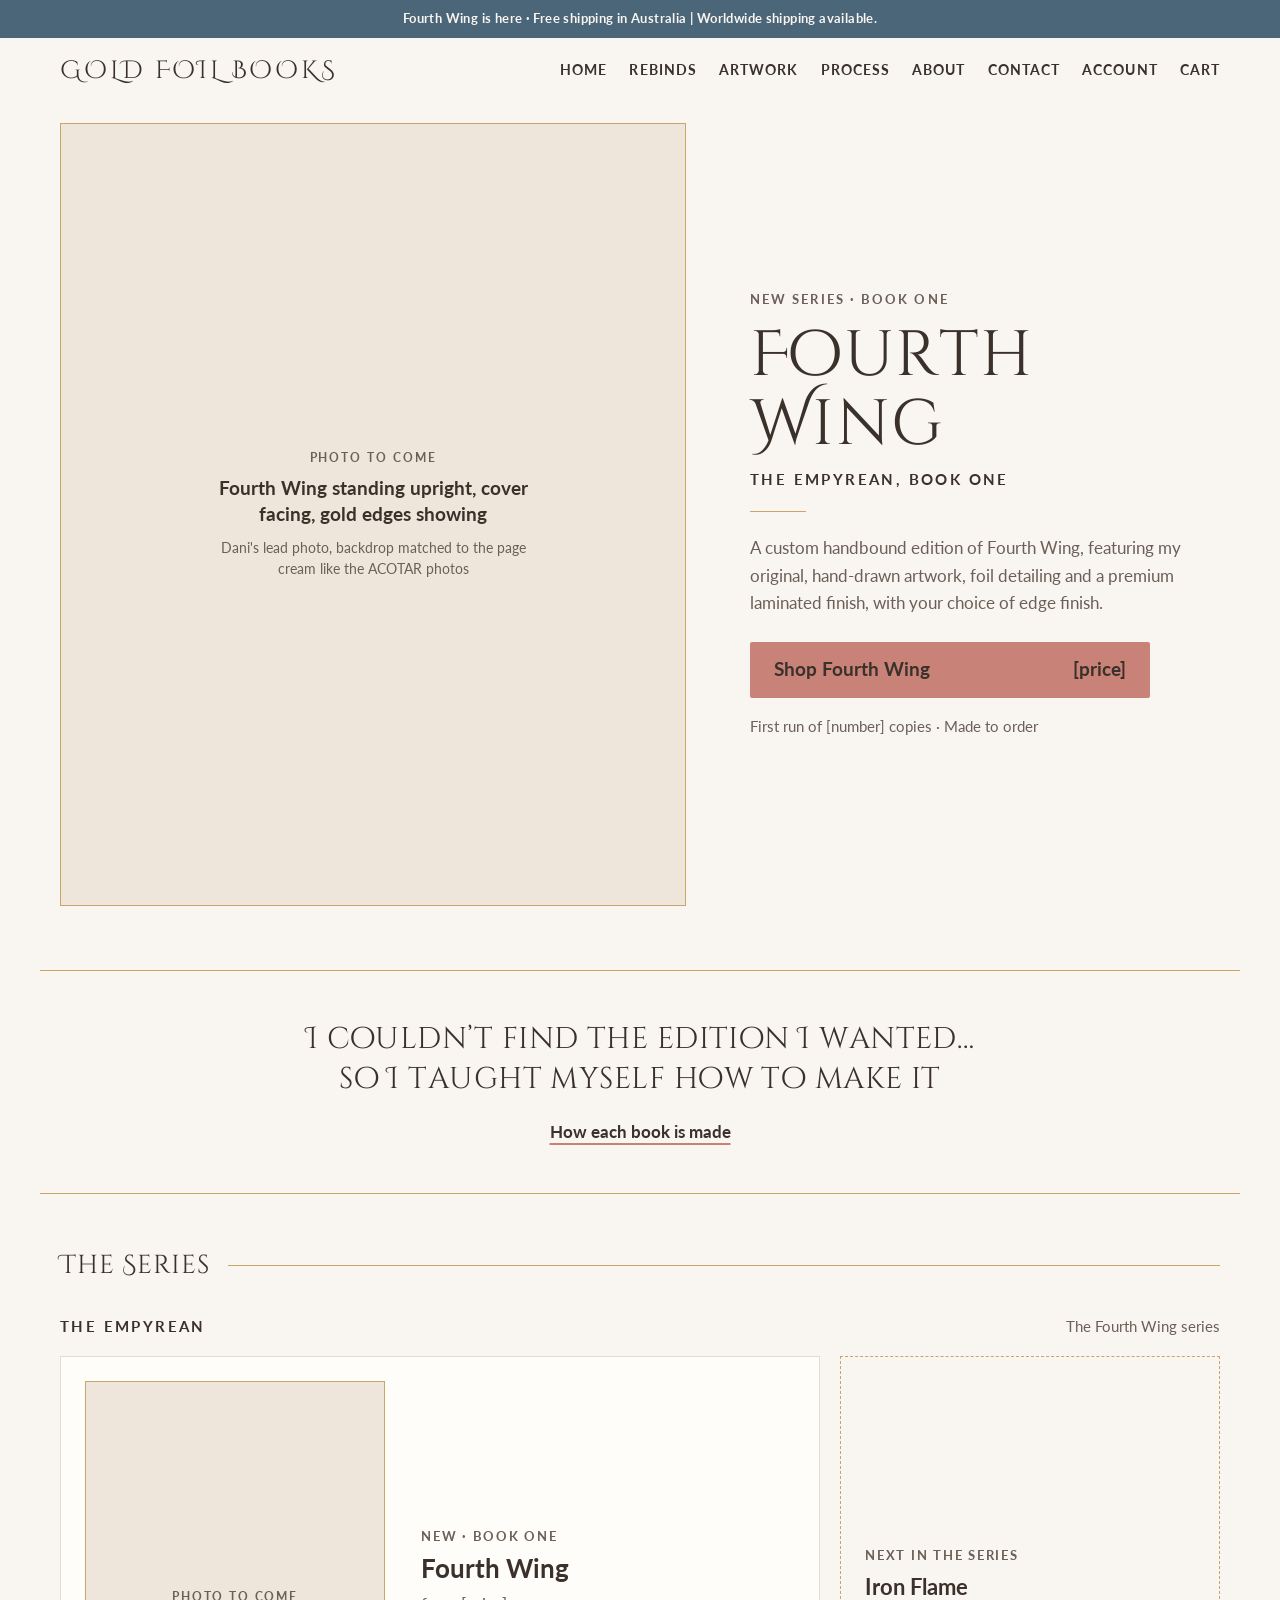
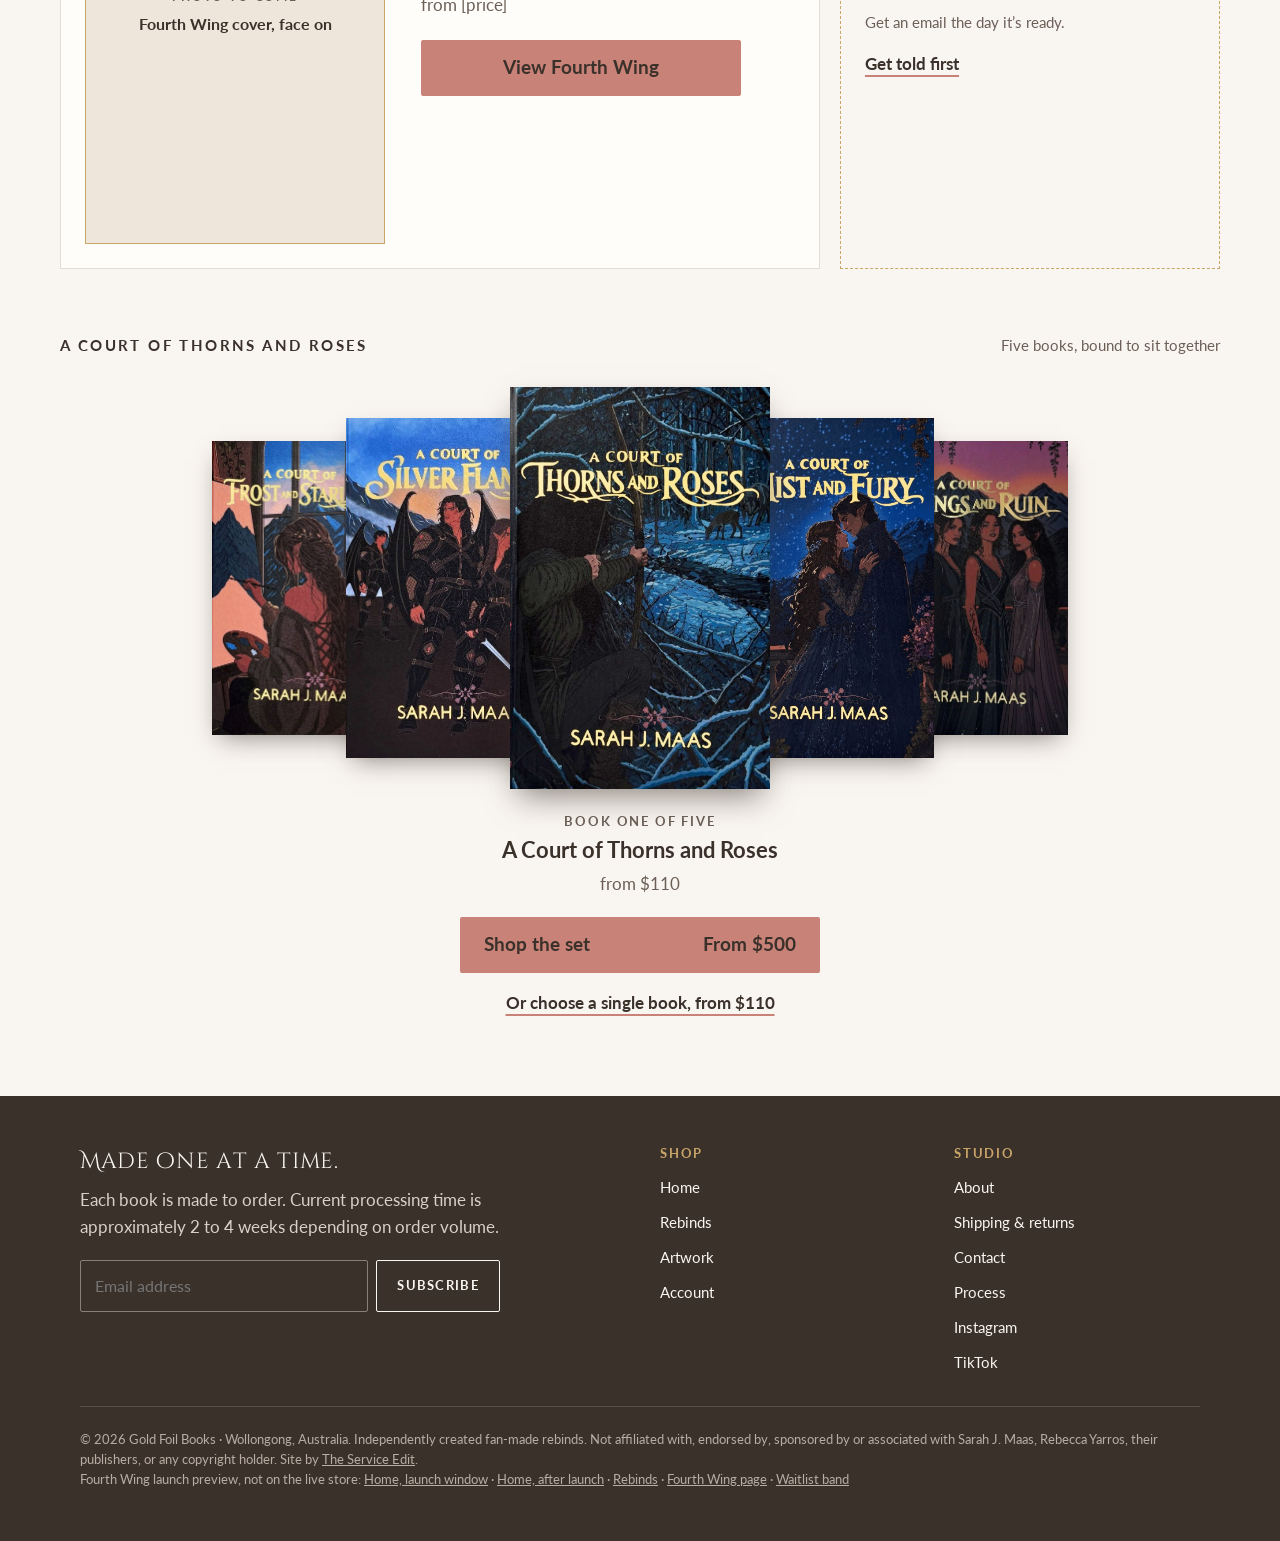
==== fourth-wing/index.html @ dd65efa1 "Fourth Wing launch preview pages Adds fourth-wing/: home in the launch window and after it, Rebinds " ====
<!DOCTYPE html>
<html lang="en-AU">
<head>
<meta charset="utf-8">
<meta name="viewport" content="width=device-width, initial-scale=1">
<meta name="robots" content="noindex, nofollow">
<title>Home, Fourth Wing launch window | Gold Foil Books v2 preview</title>
<link rel="preconnect" href="https://fonts.googleapis.com">
<link rel="preconnect" href="https://fonts.gstatic.com" crossorigin>
<link rel="stylesheet" href="https://fonts.googleapis.com/css2?family=Cinzel+Decorative:wght@400;700&amp;family=Lato:wght@300;400;700;900&amp;display=swap">
<style>
body{margin:0;background:#F9F5F0}
a:hover{color:#C98278}
:focus-visible{outline:3px solid #4B6679;outline-offset:3px}
details summary{list-style:none}
details summary::-webkit-details-marker{display:none}
details summary::after{content:"+";float:right;font-weight:400;font-size:20px;line-height:1}
details[open] summary::after{content:"\2212"}
</style>
</head>
<body>
<div style="container-type: inline-size; background: #F9F5F0; color: #3B312B; font: 400 17px/1.6 'Lato', Arial, sans-serif; min-height: 100%">

<p style="margin: 0; background: #4B6679; color: #F9F5F0; text-align: center; font: 700 13px/1.35 'Lato', Arial, sans-serif; letter-spacing: .03em; padding: 10px 12px">Fourth Wing is here &middot; Free shipping in Australia | Worldwide shipping available.</p>

<header style="max-width: 1200px; margin: 0 auto; padding: 16px 20px; display: flex; flex-wrap: wrap; align-items: center; justify-content: space-between; gap: 6px 24px; box-sizing: border-box">
<a href="index.html" style="font: 400 clamp(17px, 2.2cqi, 25px)/1 'Cinzel Decorative', Georgia, serif; letter-spacing: .11em; text-transform: uppercase; text-decoration: none; color: #3B312B; white-space: nowrap; font-kerning: none">Gold Foil Books</a>
<nav aria-label="Main" style="display: flex; gap: 22px; overflow-x: auto; white-space: nowrap; font: 700 13.5px/1 'Lato', Arial, sans-serif; letter-spacing: .08em; text-transform: uppercase; max-width: 100%">
<a href="index.html" style="color: #3B312B; text-decoration: none; padding: 10px 0">Home</a>
<a href="rebinds.html" style="color: #3B312B; text-decoration: none; padding: 10px 0">Rebinds</a>
<a href="https://www.goldfoilbooks.com.au/artwork" style="color: #3B312B; text-decoration: none; padding: 10px 0">Artwork</a>
<a href="https://www.goldfoilbooks.com.au/process" style="color: #3B312B; text-decoration: none; padding: 10px 0">Process</a>
<a href="https://www.goldfoilbooks.com.au/about" style="color: #3B312B; text-decoration: none; padding: 10px 0">About</a>
<a href="https://www.goldfoilbooks.com.au/contact" style="color: #3B312B; text-decoration: none; padding: 10px 0">Contact</a>
<a href="https://www.goldfoilbooks.com.au/account/login" style="color: #3B312B; text-decoration: none; padding: 10px 0">Account</a>
<a href="https://www.goldfoilbooks.com.au/cart" style="color: #3B312B; text-decoration: none; padding: 10px 0">Cart</a>
</nav>
</header>

<main>


<section aria-labelledby="fw-hero" style="max-width: 1200px; margin: 0 auto; padding: 20px 20px 64px; display: flex; flex-wrap: wrap; align-items: center; gap: 32px 64px; box-sizing: border-box">
<figure style="flex: 1 1 420px; margin: 0">
<div role="img" aria-label="Placeholder for Dani's Fourth Wing lead photograph" style="aspect-ratio: 4 / 5; background: #EFE6DB; border: 1px solid #C9A568; display: flex; flex-direction: column; align-items: center; justify-content: center; gap: 10px; text-align: center; padding: 32px; box-sizing: border-box">
<span style="font: 700 12px/1.3 'Lato', Arial, sans-serif; letter-spacing: .16em; text-transform: uppercase; color: #6B5F57">Photo to come</span>
<span style="font: 700 19px/1.35 'Lato', Arial, sans-serif; color: #3B312B; max-width: 18em">Fourth Wing standing upright, cover facing, gold edges showing</span>
<span style="font-size: 14px; line-height: 1.5; color: #6B5F57; max-width: 24em">Dani's lead photo, backdrop matched to the page cream like the ACOTAR photos</span>
</div>
</figure>
<div style="flex: 1 1 340px; max-width: 470px">
<p style="margin: 0; font: 700 13px/1.3 'Lato', Arial, sans-serif; letter-spacing: .16em; text-transform: uppercase; color: #6B5F57">New series &middot; Book one</p>
<h1 id="fw-hero" style="margin: 14px 0 0; font: 400 clamp(36px, 5.2cqi, 64px)/1.08 'Cinzel Decorative', Georgia, serif; letter-spacing: .02em; font-kerning: none">Fourth Wing</h1>
<p style="margin: 10px 0 0; font: 700 15px/1.3 'Lato', Arial, sans-serif; letter-spacing: .16em; text-transform: uppercase">The Empyrean, book one</p>
<div aria-hidden="true" style="width: 56px; height: 1px; background: #C9A568; margin: 22px 0"></div>
<p style="margin: 0; color: #6B5F57; max-width: 34em">A custom handbound edition of Fourth Wing, featuring my original, hand-drawn artwork, foil detailing and a premium laminated finish, with your choice of edge finish.</p>
<a href="fourth-wing.html" style="margin-top: 26px; display: flex; align-items: center; justify-content: space-between; gap: 14px; min-height: 56px; padding: 0 24px; background: #C98278; color: #3B312B; border-radius: 2px; font: 700 19px/1.2 'Lato', Arial, sans-serif; text-decoration: none; max-width: 400px; box-sizing: border-box"><span>Shop Fourth Wing</span><span>[price]</span></a>
<p style="margin: 16px 0 0; font-size: 15px; color: #6B5F57">First run of [number] copies &middot; Made to order</p>
</div>
</section>

<section aria-label="Our story" style="border-block: 1px solid #C9A568; max-width: 1200px; margin: 0 auto; padding: 48px 20px; text-align: center; box-sizing: border-box">
<p style="margin: 0 auto; max-width: 30em; font: 400 clamp(21px, 2.4cqi, 30px)/1.35 'Cinzel Decorative', Georgia, serif; letter-spacing: .015em; font-kerning: none; text-wrap: balance">I couldn&rsquo;t find the edition I wanted&hellip; so I taught myself how to make it</p>
<p style="margin: 18px 0 0"><a href="https://www.goldfoilbooks.com.au/process" style="color: #3B312B; font-weight: 700; text-decoration: underline; text-decoration-color: #C98278; text-decoration-thickness: 2px; text-underline-offset: 5px">How each book is made</a></p>
</section>




<section aria-labelledby="series" style="max-width: 1200px; margin: 0 auto; padding: 56px 20px 24px; box-sizing: border-box">
<div style="display: flex; align-items: center; gap: 18px; margin-bottom: 32px">
<h2 id="series" style="margin: 0; font: 400 clamp(21px, 2cqi, 27px)/1.25 'Cinzel Decorative', Georgia, serif; letter-spacing: .03em; font-kerning: none">The Series</h2>
<div aria-hidden="true" style="flex: 1; height: 1px; background: #C9A568"></div>
</div>

<div style="display: flex; flex-wrap: wrap; align-items: baseline; justify-content: space-between; gap: 4px 20px; margin-bottom: 18px">
<h3 style="margin: 0; font: 700 15px/1.3 'Lato', Arial, sans-serif; letter-spacing: .16em; text-transform: uppercase">The Empyrean</h3>
<p style="margin: 0; font-size: 15px; color: #6B5F57">The Fourth Wing series</p>
</div>
<div style="display: flex; flex-wrap: wrap; gap: 20px">
<div style="flex: 2 1 520px; display: flex; flex-wrap: wrap; align-items: center; gap: 24px 36px; background: #FFFDFA; border: 1px solid rgba(59,49,43,.16); padding: 24px; box-sizing: border-box">
<div role="img" aria-label="Placeholder for the Fourth Wing cover photograph" style="flex: 1 1 220px; max-width: 300px; aspect-ratio: .647; background: #EFE6DB; border: 1px solid #C9A568; display: flex; flex-direction: column; align-items: center; justify-content: center; gap: 8px; text-align: center; padding: 20px; box-sizing: border-box">
<span style="font: 700 11.5px/1.3 'Lato', Arial, sans-serif; letter-spacing: .16em; text-transform: uppercase; color: #6B5F57">Photo to come</span>
<span style="font: 700 16px/1.35 'Lato', Arial, sans-serif">Fourth Wing cover, face on</span>
</div>
<div style="flex: 1 1 240px">
<p style="margin: 0; font: 700 12.5px/1.3 'Lato', Arial, sans-serif; letter-spacing: .14em; text-transform: uppercase; color: #6B5F57">New &middot; Book one</p>
<h4 style="margin: 8px 0 0; font: 700 26px/1.2 'Lato', Arial, sans-serif">Fourth Wing</h4>
<p style="margin: 6px 0 0; color: #6B5F57">from [price]</p>
<a href="fourth-wing.html" style="margin-top: 22px; display: flex; align-items: center; justify-content: center; min-height: 56px; padding: 0 24px; background: #C98278; color: #3B312B; border-radius: 2px; font: 700 19px/1.2 'Lato', Arial, sans-serif; text-decoration: none; max-width: 320px; box-sizing: border-box">View Fourth Wing</a>
</div>
</div>
<div style="flex: 1 1 260px; display: flex; flex-direction: column; justify-content: center; gap: 10px; border: 1px dashed #C9A568; padding: 28px 24px; box-sizing: border-box; min-height: 220px">
<p style="margin: 0; font: 700 12.5px/1.3 'Lato', Arial, sans-serif; letter-spacing: .14em; text-transform: uppercase; color: #6B5F57">Next in the series</p>
<h4 style="margin: 0; font: 700 22px/1.2 'Lato', Arial, sans-serif">Iron Flame</h4>
<p style="margin: 0; font-size: 15px; color: #6B5F57">Get an email the day it&rsquo;s ready.</p>
<a href="fourth-wing.html#next" style="align-self: flex-start; margin-top: 6px; color: #3B312B; font-weight: 700; text-decoration: underline; text-decoration-color: #C98278; text-decoration-thickness: 2px; text-underline-offset: 5px">Get told first</a>
</div>
</div>

<div style="display: flex; flex-wrap: wrap; align-items: baseline; justify-content: space-between; gap: 4px 20px; margin: 64px 0 22px">
<h3 style="margin: 0; font: 700 15px/1.3 'Lato', Arial, sans-serif; letter-spacing: .16em; text-transform: uppercase">A Court of Thorns and Roses</h3>
<p style="margin: 0; font-size: 15px; color: #6B5F57">Five books, bound to sit together</p>
</div>
<ul aria-label="The ACOTAR books" style="list-style: none; margin: 0; padding: 8px 0 0; display: flex; justify-content: center; align-items: center">
<li style="width: min(190px, 24cqi); margin-right: calc(min(56px, 7cqi) * -1); position: relative; z-index: 1"><a href="https://www.goldfoilbooks.com.au/rebinds/p/a-court-of-frost-and-starlight-handbound" style="display: block; box-shadow: 0 10px 24px -8px rgba(59,49,43,.55)"><img src="../assets/img/acofas-face-c.jpg" alt="A Court of Frost and Starlight: the finished handbound cover." style="display: block; width: 100%; aspect-ratio: .647; object-fit: cover"></a></li>
<li style="width: min(220px, 28cqi); margin-right: calc(min(56px, 7cqi) * -1); position: relative; z-index: 2"><a href="https://www.goldfoilbooks.com.au/rebinds/p/a-court-of-silver-flames-handbound" style="display: block; box-shadow: 0 10px 24px -8px rgba(59,49,43,.55)"><img src="../assets/img/acosf-face-b.jpg" alt="A Court of Silver Flames: the finished handbound cover." style="display: block; width: 100%; aspect-ratio: .647; object-fit: cover"></a></li>
<li style="width: min(260px, 33cqi); position: relative; z-index: 3"><a href="https://www.goldfoilbooks.com.au/rebinds/p/a-court-of-thorns-and-roses-handbound" style="display: block; box-shadow: 0 14px 30px -8px rgba(59,49,43,.6)"><img src="../assets/img/acotar-face.jpg" alt="A Court of Thorns and Roses: the finished handbound cover." style="display: block; width: 100%; aspect-ratio: .647; object-fit: cover"></a></li>
<li style="width: min(220px, 28cqi); margin-left: calc(min(56px, 7cqi) * -1); position: relative; z-index: 2"><a href="https://www.goldfoilbooks.com.au/rebinds/p/a-court-of-mist-and-fury-handbound" style="display: block; box-shadow: 0 10px 24px -8px rgba(59,49,43,.55)"><img src="../assets/img/acomaf-face.jpg" alt="A Court of Mist and Fury: the finished handbound cover." style="display: block; width: 100%; aspect-ratio: .647; object-fit: cover"></a></li>
<li style="width: min(190px, 24cqi); margin-left: calc(min(56px, 7cqi) * -1); position: relative; z-index: 1"><a href="https://www.goldfoilbooks.com.au/rebinds/p/a-court-of-wings-and-ruin-hand-bound" style="display: block; box-shadow: 0 10px 24px -8px rgba(59,49,43,.55)"><img src="../assets/img/acowar-face-c.jpg" alt="A Court of Wings and Ruin: the finished handbound cover." style="display: block; width: 100%; aspect-ratio: .647; object-fit: cover"></a></li>
</ul>
<div style="text-align: center; padding-top: 24px; display: grid; justify-items: center; gap: 6px">
<p style="margin: 0; font: 700 13px/1.3 'Lato', Arial, sans-serif; letter-spacing: .14em; text-transform: uppercase; color: #6B5F57">Book one of five</p>
<p style="margin: 0; font: 700 22px/1.25 'Lato', Arial, sans-serif">A Court of Thorns and Roses</p>
<p style="margin: 0; color: #6B5F57">from $110</p>
<a href="https://www.goldfoilbooks.com.au/rebinds" style="margin-top: 14px; width: 100%; max-width: 360px; display: flex; align-items: center; justify-content: space-between; gap: 14px; min-height: 56px; padding: 0 24px; background: #C98278; color: #3B312B; border-radius: 2px; font: 700 19px/1.2 'Lato', Arial, sans-serif; text-decoration: none; box-sizing: border-box"><span>Shop the set</span><span>From $500</span></a>
<a href="rebinds.html#acotar" style="margin-top: 10px; color: #3B312B; font-weight: 700; text-decoration: underline; text-decoration-color: #C98278; text-decoration-thickness: 2px; text-underline-offset: 5px">Or choose a single book, from $110</a>
</div>
</section>

</main>

<footer style="background: #3B312B; color: #F9F5F0; padding: 52px 20px; margin-top: 56px">
<div style="max-width: 1120px; margin: 0 auto; display: flex; flex-wrap: wrap; gap: 32px 48px">
<div style="flex: 2 1 320px">
<h2 style="margin: 0; font: 400 22px/1.25 'Cinzel Decorative', Georgia, serif; letter-spacing: .03em; font-kerning: none">Made one at a time.</h2>
<p style="margin: 10px 0 0; color: #D9D0C7; max-width: 27em">Each book is made to order. Current processing time is approximately 2 to 4 weeks depending on order volume.</p>
<form style="display: flex; gap: 8px; margin-top: 20px; max-width: 420px">
<label for="f-email" style="position: absolute; width: 1px; height: 1px; overflow: hidden; clip-path: inset(50%)">Email address</label>
<input id="f-email" type="email" placeholder="Email address" style="flex: 1; min-width: 0; min-height: 50px; padding: 0 14px; background: transparent; border: 1px solid #8A7F76; border-radius: 2px; color: #F9F5F0; font: 400 16px 'Lato', Arial, sans-serif">
<button type="button" style="min-height: 50px; padding: 0 20px; background: transparent; color: #F9F5F0; border: 1px solid #F9F5F0; border-radius: 2px; font: 700 13px/1 'Lato', Arial, sans-serif; letter-spacing: .1em; text-transform: uppercase">Subscribe</button>
</form>
</div>
<div style="flex: 1 1 140px">
<h3 style="margin: 0 0 14px; font: 700 12.5px/1 'Lato', Arial, sans-serif; letter-spacing: .14em; text-transform: uppercase; color: #C9A568">Shop</h3>
<ul style="list-style: none; margin: 0; padding: 0; display: grid; gap: 11px; font-size: 15px">
<li><a href="index.html" style="color: #F9F5F0; text-decoration: none">Home</a></li>
<li><a href="rebinds.html" style="color: #F9F5F0; text-decoration: none">Rebinds</a></li>
<li><a href="https://www.goldfoilbooks.com.au/artwork" style="color: #F9F5F0; text-decoration: none">Artwork</a></li>
<li><a href="https://www.goldfoilbooks.com.au/account/login" style="color: #F9F5F0; text-decoration: none">Account</a></li>
</ul>
</div>
<div style="flex: 1 1 140px">
<h3 style="margin: 0 0 14px; font: 700 12.5px/1 'Lato', Arial, sans-serif; letter-spacing: .14em; text-transform: uppercase; color: #C9A568">Studio</h3>
<ul style="list-style: none; margin: 0; padding: 0; display: grid; gap: 11px; font-size: 15px">
<li><a href="https://www.goldfoilbooks.com.au/about" style="color: #F9F5F0; text-decoration: none">About</a></li>
<li><a href="https://www.goldfoilbooks.com.au/shipping" style="color: #F9F5F0; text-decoration: none">Shipping &amp; returns</a></li>
<li><a href="https://www.goldfoilbooks.com.au/contact" style="color: #F9F5F0; text-decoration: none">Contact</a></li>
<li><a href="https://www.goldfoilbooks.com.au/process" style="color: #F9F5F0; text-decoration: none">Process</a></li>
<li><a href="https://instagram.com/goldfoilbooks" style="color: #F9F5F0; text-decoration: none">Instagram</a></li>
<li><a href="https://www.tiktok.com/@goldfoilbooks" style="color: #F9F5F0; text-decoration: none">TikTok</a></li>
</ul>
</div>
<p style="flex: 1 1 100%; margin: 0; font-size: 13px; line-height: 1.55; color: #B8ADA3; border-top: 1px solid #5A4E46; padding-top: 22px">&copy; 2026 Gold Foil Books &middot; Wollongong, Australia. Independently created fan-made rebinds. Not affiliated with, endorsed by, sponsored by or associated with Sarah J. Maas, Rebecca Yarros, their publishers, or any copyright holder. Site by <a href="https://theserviceedit.com" style="color:#B8ADA3">The Service Edit</a>.<br>Fourth Wing launch preview, not on the live store: <a href="index.html" style="color:#B8ADA3">Home, launch window</a> &middot; <a href="home-after-launch.html" style="color:#B8ADA3">Home, after launch</a> &middot; <a href="rebinds.html" style="color:#B8ADA3">Rebinds</a> &middot; <a href="fourth-wing.html" style="color:#B8ADA3">Fourth Wing page</a> &middot; <a href="waitlist.html" style="color:#B8ADA3">Waitlist band</a></p>
</div>
</footer>

</div>
</body>
</html>
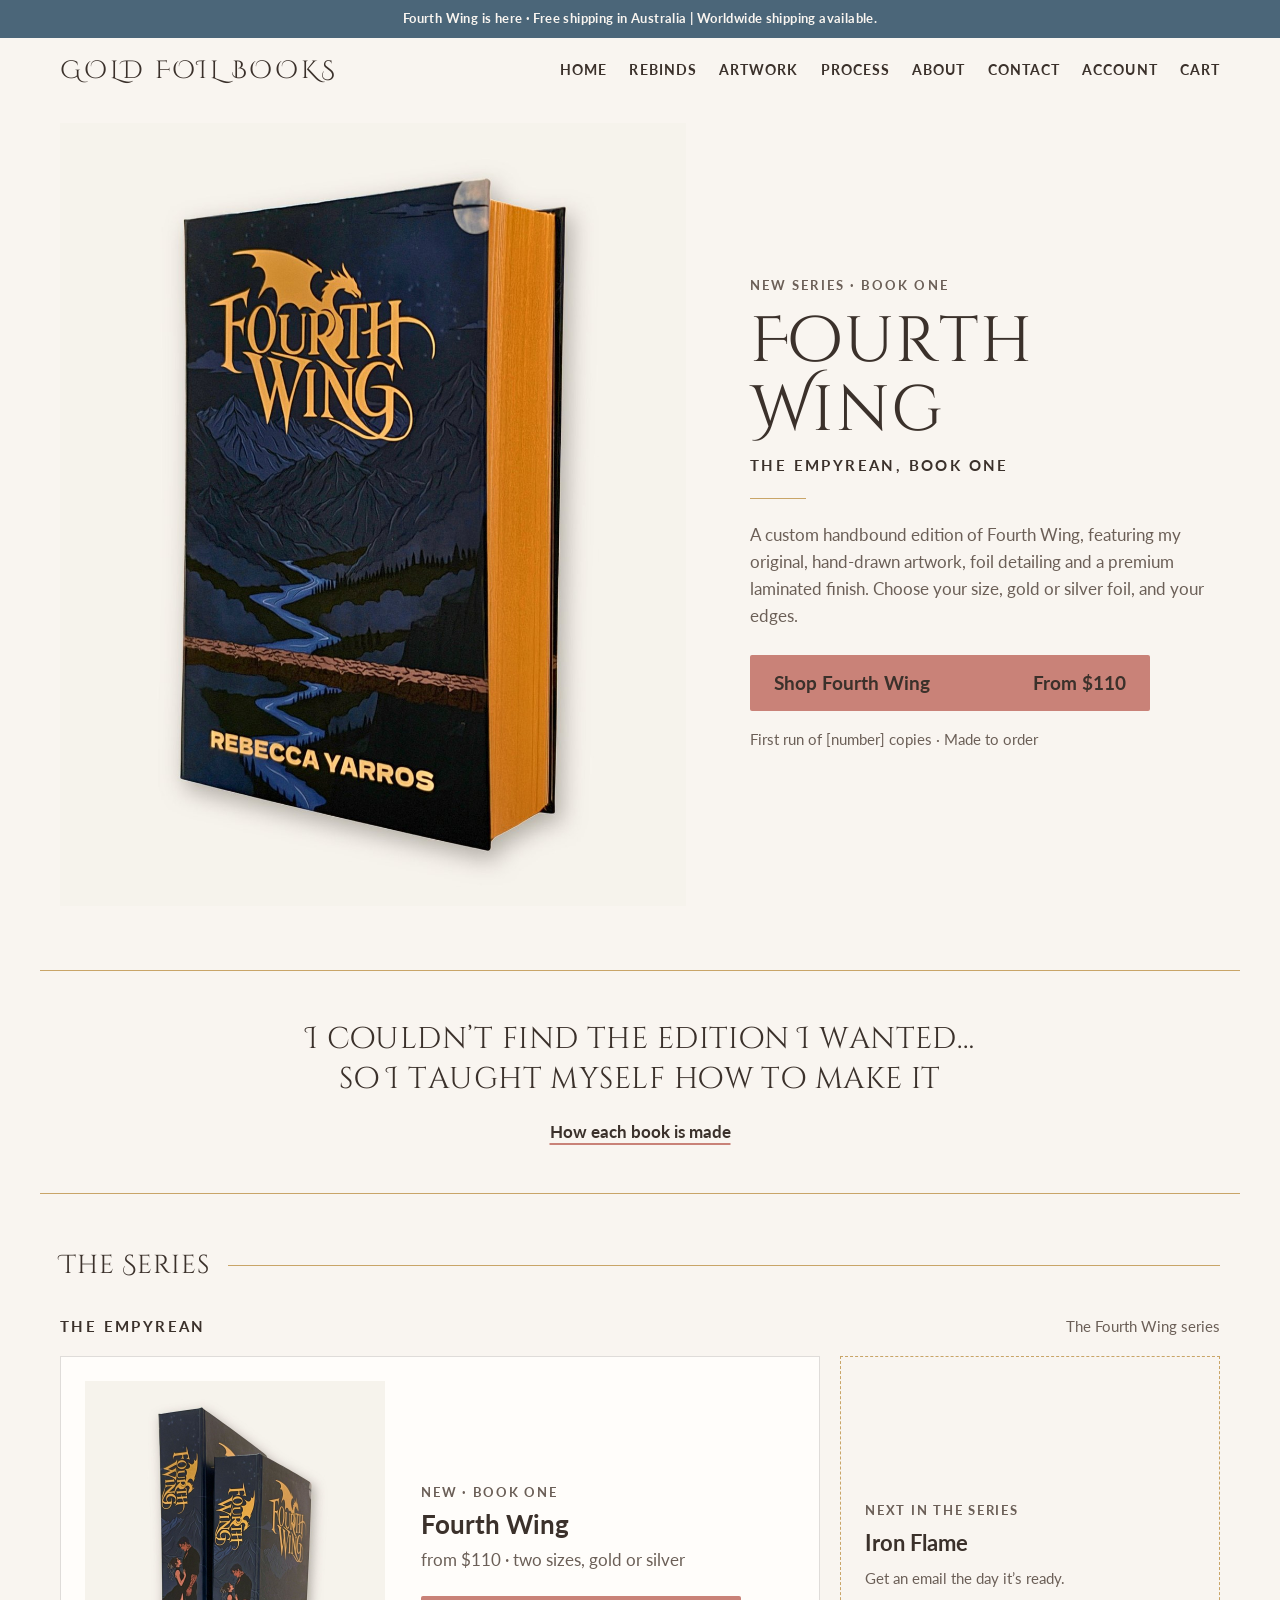
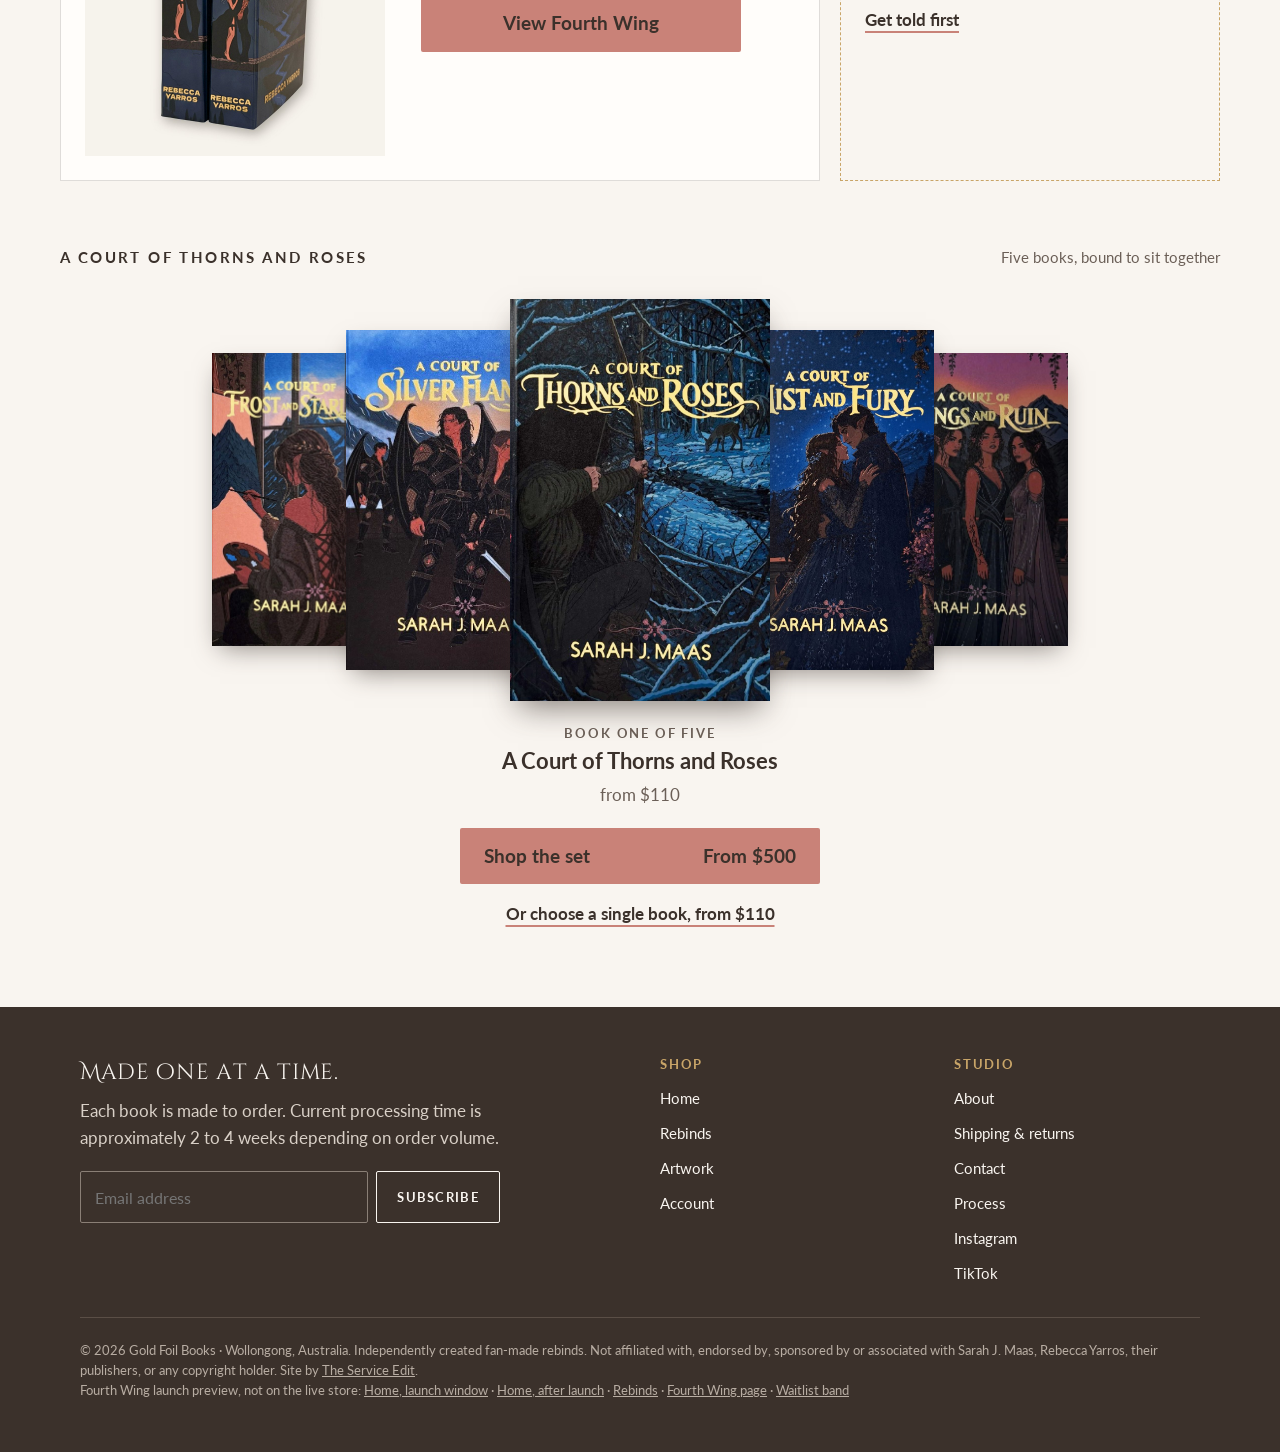
==== commit afbedc26: "Fourth Wing preview: Dani's photos and pricing Adds the nine Fourth Wing product photos (resized onl" ====
--- a/fourth-wing/index.html
+++ b/fourth-wing/index.html
@@ -42,19 +42,15 @@
 
 <section aria-labelledby="fw-hero" style="max-width: 1200px; margin: 0 auto; padding: 20px 20px 64px; display: flex; flex-wrap: wrap; align-items: center; gap: 32px 64px; box-sizing: border-box">
 <figure style="flex: 1 1 420px; margin: 0">
-<div role="img" aria-label="Placeholder for Dani's Fourth Wing lead photograph" style="aspect-ratio: 4 / 5; background: #EFE6DB; border: 1px solid #C9A568; display: flex; flex-direction: column; align-items: center; justify-content: center; gap: 10px; text-align: center; padding: 32px; box-sizing: border-box">
-<span style="font: 700 12px/1.3 'Lato', Arial, sans-serif; letter-spacing: .16em; text-transform: uppercase; color: #6B5F57">Photo to come</span>
-<span style="font: 700 19px/1.35 'Lato', Arial, sans-serif; color: #3B312B; max-width: 18em">Fourth Wing standing upright, cover facing, gold edges showing</span>
-<span style="font-size: 14px; line-height: 1.5; color: #6B5F57; max-width: 24em">Dani's lead photo, backdrop matched to the page cream like the ACOTAR photos</span>
-</div>
+<img src="../assets/img/fw/fw-lead-edges.jpg" alt="Fourth Wing handbound edition standing upright: the illustrated night-mountain cover with gold foil title and sprayed gold page edges." style="display: block; width: 100%; aspect-ratio: 4 / 5; object-fit: cover">
 </figure>
 <div style="flex: 1 1 340px; max-width: 470px">
 <p style="margin: 0; font: 700 13px/1.3 'Lato', Arial, sans-serif; letter-spacing: .16em; text-transform: uppercase; color: #6B5F57">New series &middot; Book one</p>
 <h1 id="fw-hero" style="margin: 14px 0 0; font: 400 clamp(36px, 5.2cqi, 64px)/1.08 'Cinzel Decorative', Georgia, serif; letter-spacing: .02em; font-kerning: none">Fourth Wing</h1>
 <p style="margin: 10px 0 0; font: 700 15px/1.3 'Lato', Arial, sans-serif; letter-spacing: .16em; text-transform: uppercase">The Empyrean, book one</p>
 <div aria-hidden="true" style="width: 56px; height: 1px; background: #C9A568; margin: 22px 0"></div>
-<p style="margin: 0; color: #6B5F57; max-width: 34em">A custom handbound edition of Fourth Wing, featuring my original, hand-drawn artwork, foil detailing and a premium laminated finish, with your choice of edge finish.</p>
-<a href="fourth-wing.html" style="margin-top: 26px; display: flex; align-items: center; justify-content: space-between; gap: 14px; min-height: 56px; padding: 0 24px; background: #C98278; color: #3B312B; border-radius: 2px; font: 700 19px/1.2 'Lato', Arial, sans-serif; text-decoration: none; max-width: 400px; box-sizing: border-box"><span>Shop Fourth Wing</span><span>[price]</span></a>
+<p style="margin: 0; color: #6B5F57; max-width: 34em">A custom handbound edition of Fourth Wing, featuring my original, hand-drawn artwork, foil detailing and a premium laminated finish. Choose your size, gold or silver foil, and your edges.</p>
+<a href="fourth-wing.html" style="margin-top: 26px; display: flex; align-items: center; justify-content: space-between; gap: 14px; min-height: 56px; padding: 0 24px; background: #C98278; color: #3B312B; border-radius: 2px; font: 700 19px/1.2 'Lato', Arial, sans-serif; text-decoration: none; max-width: 400px; box-sizing: border-box"><span>Shop Fourth Wing</span><span>From $110</span></a>
 <p style="margin: 16px 0 0; font-size: 15px; color: #6B5F57">First run of [number] copies &middot; Made to order</p>
 </div>
 </section>
@@ -79,14 +75,11 @@
 </div>
 <div style="display: flex; flex-wrap: wrap; gap: 20px">
 <div style="flex: 2 1 520px; display: flex; flex-wrap: wrap; align-items: center; gap: 24px 36px; background: #FFFDFA; border: 1px solid rgba(59,49,43,.16); padding: 24px; box-sizing: border-box">
-<div role="img" aria-label="Placeholder for the Fourth Wing cover photograph" style="flex: 1 1 220px; max-width: 300px; aspect-ratio: .647; background: #EFE6DB; border: 1px solid #C9A568; display: flex; flex-direction: column; align-items: center; justify-content: center; gap: 8px; text-align: center; padding: 20px; box-sizing: border-box">
-<span style="font: 700 11.5px/1.3 'Lato', Arial, sans-serif; letter-spacing: .16em; text-transform: uppercase; color: #6B5F57">Photo to come</span>
-<span style="font: 700 16px/1.35 'Lato', Arial, sans-serif">Fourth Wing cover, face on</span>
-</div>
+<img src="../assets/img/fw/fw-two-sizes.jpg" alt="Fourth Wing in both sizes, standing side by side, spines showing the illustrated couple and foiled title." style="flex: 1 1 220px; max-width: 300px; min-width: 0; display: block; aspect-ratio: 4 / 5; object-fit: cover">
 <div style="flex: 1 1 240px">
 <p style="margin: 0; font: 700 12.5px/1.3 'Lato', Arial, sans-serif; letter-spacing: .14em; text-transform: uppercase; color: #6B5F57">New &middot; Book one</p>
 <h4 style="margin: 8px 0 0; font: 700 26px/1.2 'Lato', Arial, sans-serif">Fourth Wing</h4>
-<p style="margin: 6px 0 0; color: #6B5F57">from [price]</p>
+<p style="margin: 6px 0 0; color: #6B5F57">from $110 &middot; two sizes, gold or silver</p>
 <a href="fourth-wing.html" style="margin-top: 22px; display: flex; align-items: center; justify-content: center; min-height: 56px; padding: 0 24px; background: #C98278; color: #3B312B; border-radius: 2px; font: 700 19px/1.2 'Lato', Arial, sans-serif; text-decoration: none; max-width: 320px; box-sizing: border-box">View Fourth Wing</a>
 </div>
 </div>
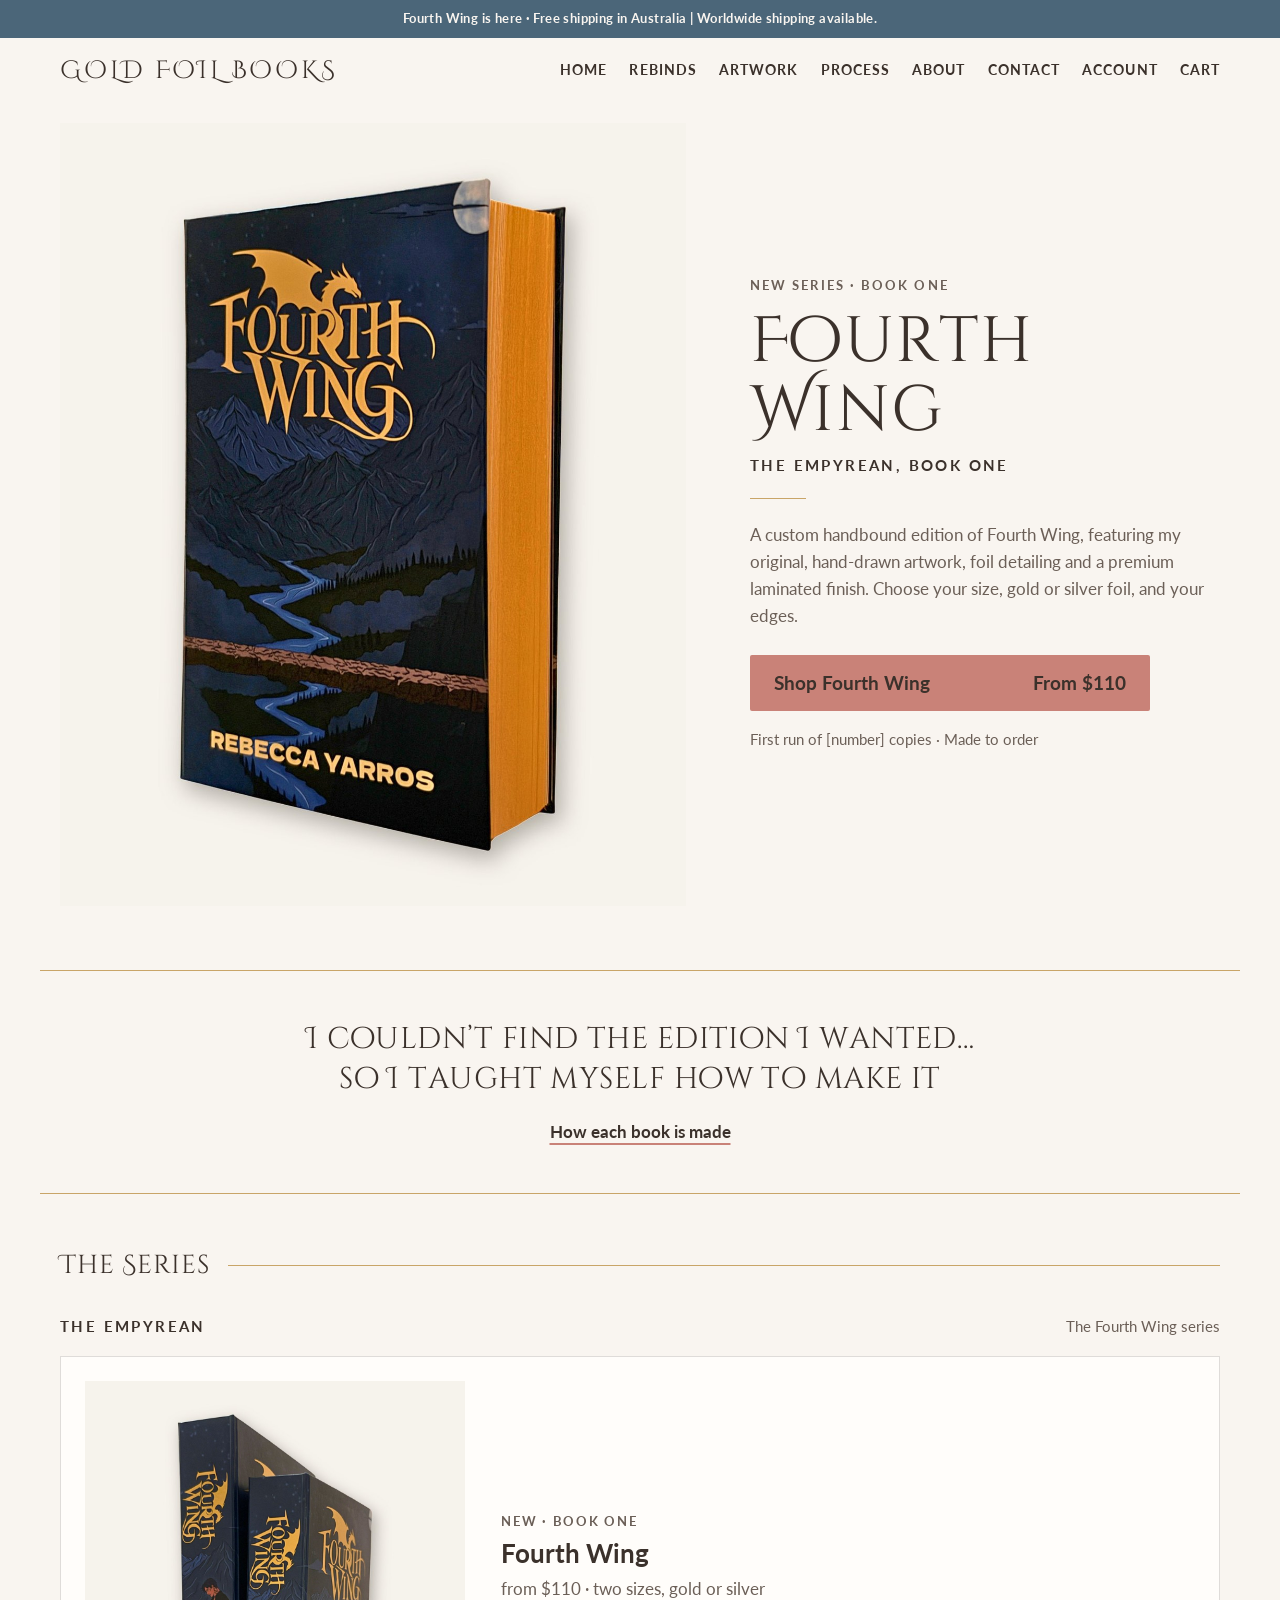
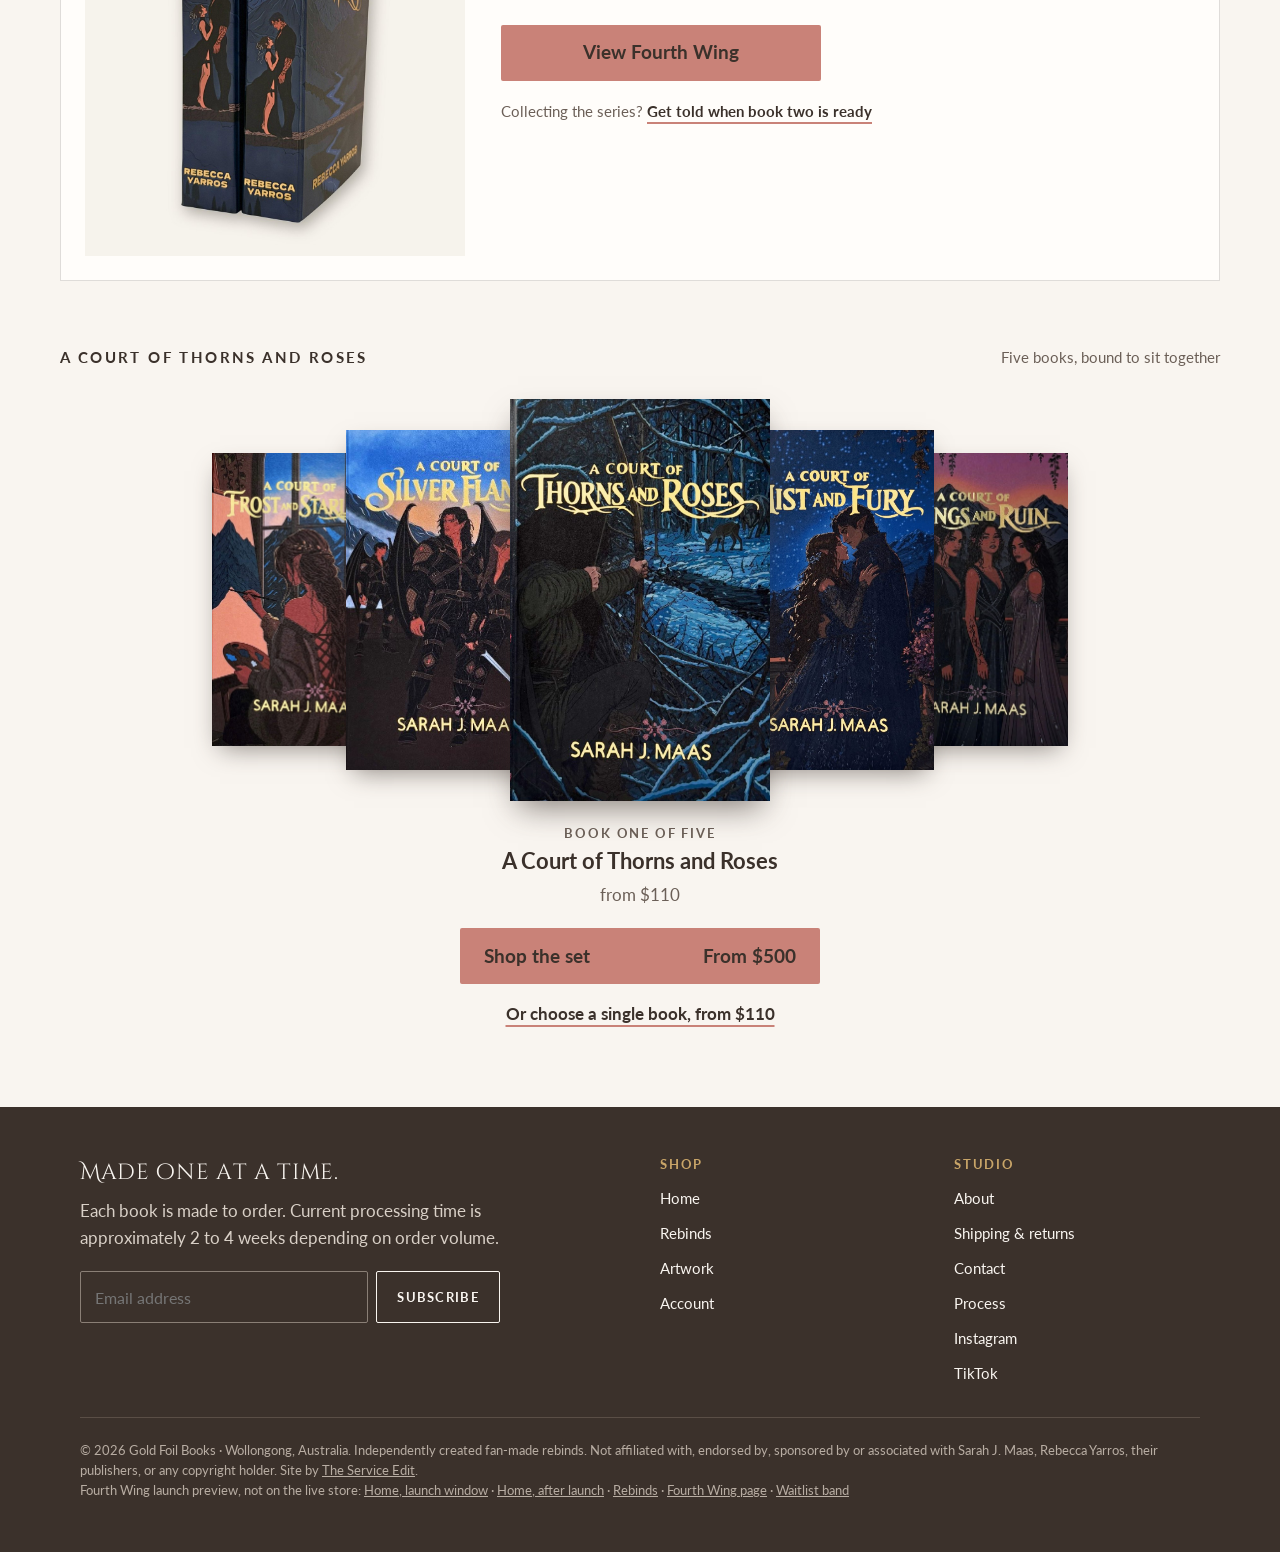
==== commit e7574007: "Fourth Wing preview: drop the empty book two boxes No imagery exists for book two, so the dashed Iro" ====
--- a/fourth-wing/index.html
+++ b/fourth-wing/index.html
@@ -75,19 +75,14 @@
 </div>
 <div style="display: flex; flex-wrap: wrap; gap: 20px">
 <div style="flex: 2 1 520px; display: flex; flex-wrap: wrap; align-items: center; gap: 24px 36px; background: #FFFDFA; border: 1px solid rgba(59,49,43,.16); padding: 24px; box-sizing: border-box">
-<img src="../assets/img/fw/fw-two-sizes.jpg" alt="Fourth Wing in both sizes, standing side by side, spines showing the illustrated couple and foiled title." style="flex: 1 1 220px; max-width: 300px; min-width: 0; display: block; aspect-ratio: 4 / 5; object-fit: cover">
+<img src="../assets/img/fw/fw-two-sizes.jpg" alt="Fourth Wing in both sizes, standing side by side, spines showing the illustrated couple and foiled title." style="flex: 1 1 220px; max-width: 380px; min-width: 0; display: block; aspect-ratio: 4 / 5; object-fit: cover">
 <div style="flex: 1 1 240px">
 <p style="margin: 0; font: 700 12.5px/1.3 'Lato', Arial, sans-serif; letter-spacing: .14em; text-transform: uppercase; color: #6B5F57">New &middot; Book one</p>
 <h4 style="margin: 8px 0 0; font: 700 26px/1.2 'Lato', Arial, sans-serif">Fourth Wing</h4>
 <p style="margin: 6px 0 0; color: #6B5F57">from $110 &middot; two sizes, gold or silver</p>
 <a href="fourth-wing.html" style="margin-top: 22px; display: flex; align-items: center; justify-content: center; min-height: 56px; padding: 0 24px; background: #C98278; color: #3B312B; border-radius: 2px; font: 700 19px/1.2 'Lato', Arial, sans-serif; text-decoration: none; max-width: 320px; box-sizing: border-box">View Fourth Wing</a>
+<p style="margin: 18px 0 0; font-size: 15px; color: #6B5F57">Collecting the series? <a href="fourth-wing.html#next" style="color: #3B312B; font-weight: 700; text-decoration: underline; text-decoration-color: #C98278; text-decoration-thickness: 2px; text-underline-offset: 5px">Get told when book two is ready</a></p>
 </div>
-</div>
-<div style="flex: 1 1 260px; display: flex; flex-direction: column; justify-content: center; gap: 10px; border: 1px dashed #C9A568; padding: 28px 24px; box-sizing: border-box; min-height: 220px">
-<p style="margin: 0; font: 700 12.5px/1.3 'Lato', Arial, sans-serif; letter-spacing: .14em; text-transform: uppercase; color: #6B5F57">Next in the series</p>
-<h4 style="margin: 0; font: 700 22px/1.2 'Lato', Arial, sans-serif">Iron Flame</h4>
-<p style="margin: 0; font-size: 15px; color: #6B5F57">Get an email the day it&rsquo;s ready.</p>
-<a href="fourth-wing.html#next" style="align-self: flex-start; margin-top: 6px; color: #3B312B; font-weight: 700; text-decoration: underline; text-decoration-color: #C98278; text-decoration-thickness: 2px; text-underline-offset: 5px">Get told first</a>
 </div>
 </div>
 
